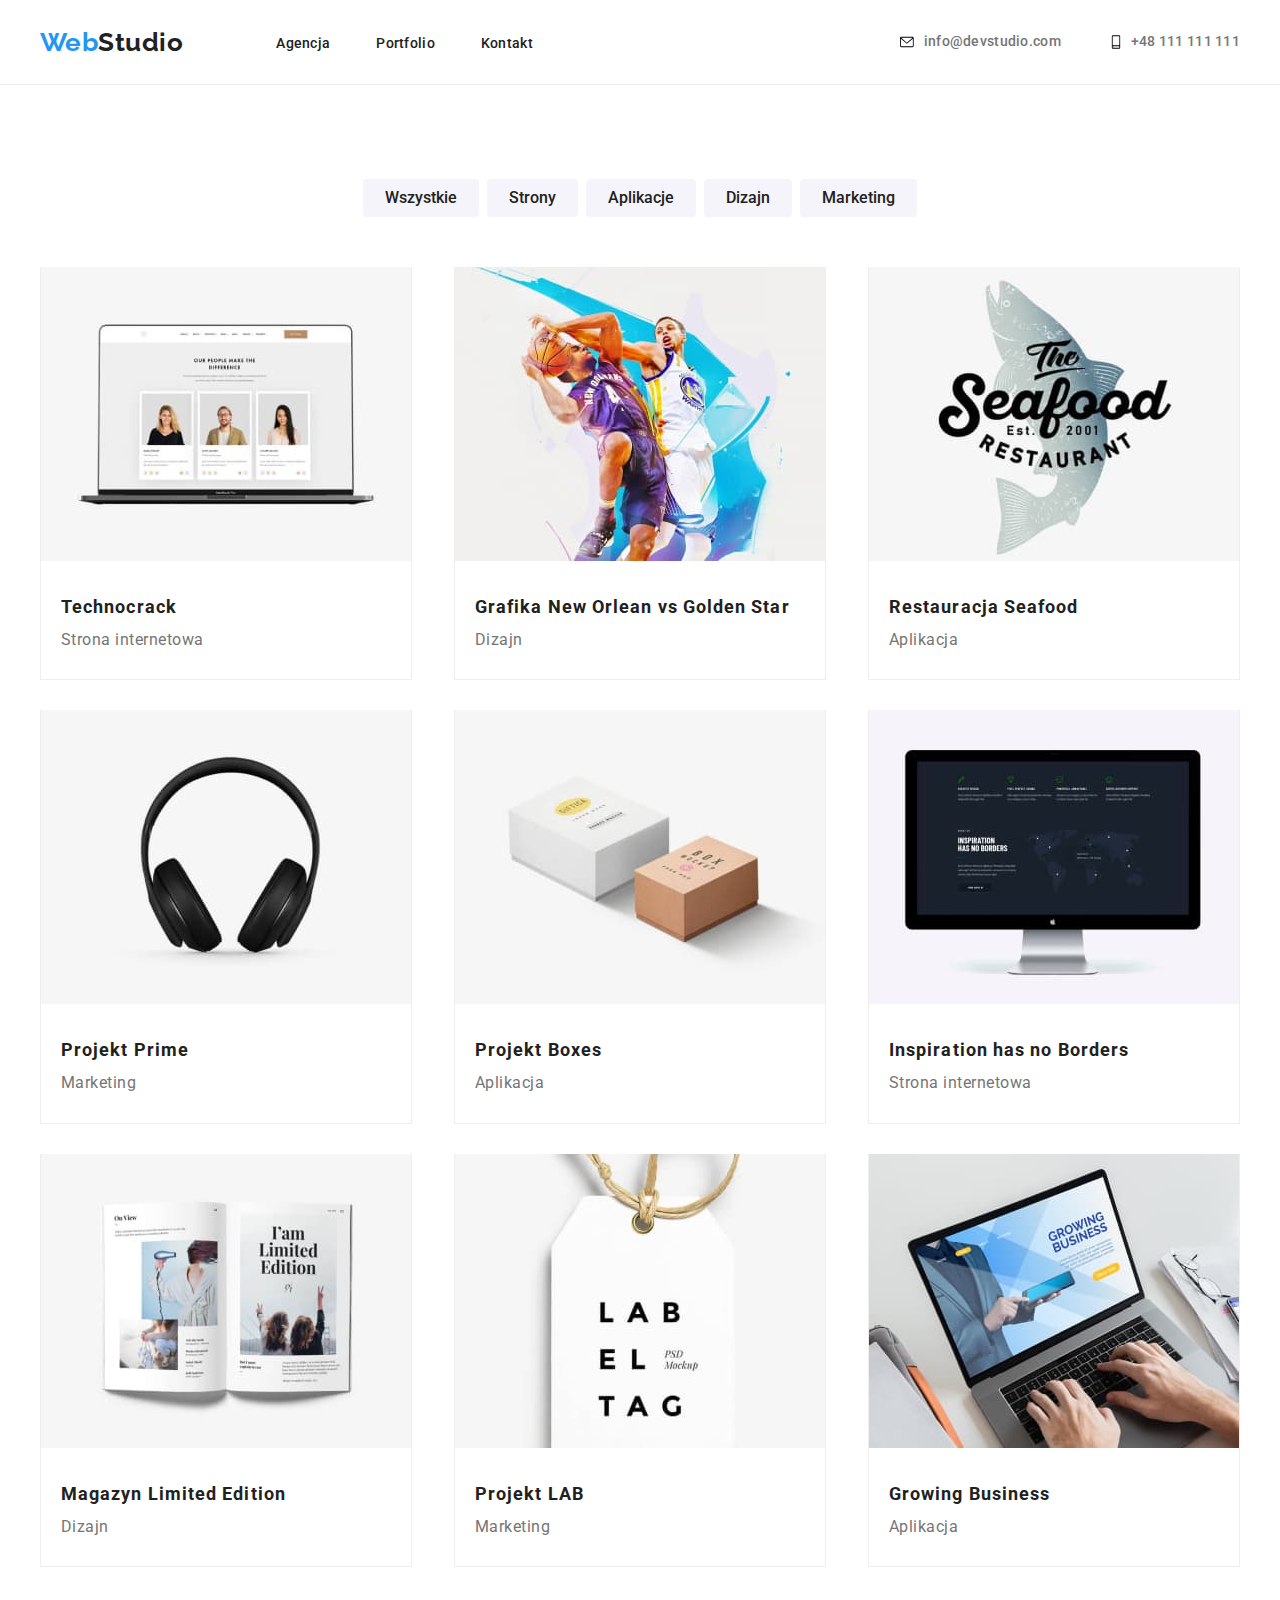
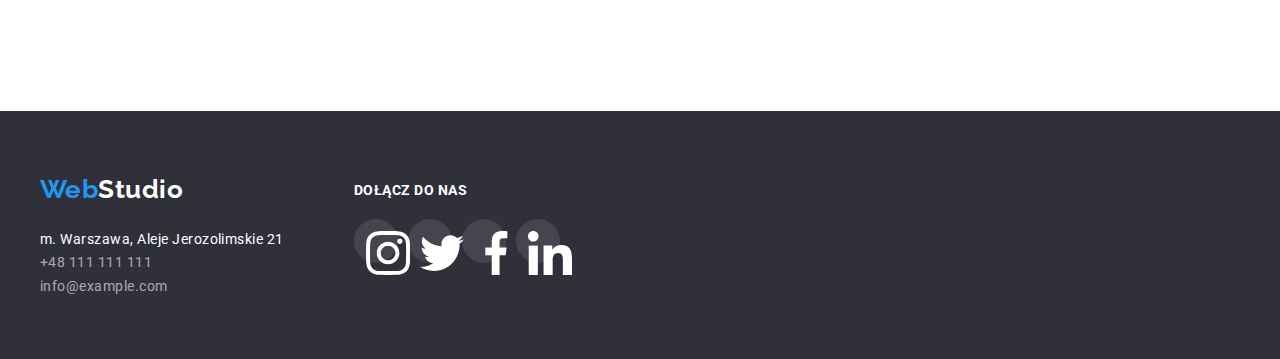
==== porfolio.html @ a220b78e "fist commit" ====
<!DOCTYPE html>
<html lang="en">
  <head>
    <meta charset="UTF-8" />
    <meta http-equiv="X-UA-Compatible" content="IE=edge" />
    <meta name="viewport" content="width=device-width, initial-scale=1.0" />
    <title>Portfolio</title>
    <link
      rel="stylesheet"
      href="https://cdnjs.cloudflare.com/ajax/libs/modern-normalize/1.1.0/modern-normalize.min.css"
      integrity="sha512-wpPYUAdjBVSE4KJnH1VR1HeZfpl1ub8YT/NKx4PuQ5NmX2tKuGu6U/JRp5y+Y8XG2tV+wKQpNHVUX03MfMFn9Q=="
      crossorigin="anonymous"
      referrerpolicy="no-referrer"
    />
    <link rel="preconnect" href="https://fonts.googleapis.com" />
    <link rel="preconnect" href="https://fonts.gstatic.com" crossorigin />
    <link
      href="https://fonts.googleapis.com/css2?family=Raleway:wght@700&family=Roboto:wght@400;500;700;900&display=swap"
      rel="stylesheet"
    />
    <link rel="stylesheet" href="./css/styles.css" />
  </head>
  <body>
    <header class="header">
      <div class="container container-header">
        <nav class="navigation">
          <a class="logo" href="./index.html">Web<span>Studio</span></a>
          <ul class="nav-menu">
            <li><a class="nav-menu-link" href="./index.html">Agencja</a></li>
            <li><a class="nav-menu-link" href="./porfolio.html">Portfolio</a></li>
            <li><a class="nav-menu-link" href="#">Kontakt</a></li>
          </ul>
        </nav>
        <ul class="header-contact">
          <li>
            <a href="mailto:info@devstudio.com"
              ><svg width="16px" height="12px">
                <use href="./images/icons.svg#icon-envelope"></use>
              </svg>
              info@devstudio.com</a
            >
          </li>
          <li>
            <a href="tel:+48111111111">
              <svg width="10px" height="16px">
                <use href="./images/icons.svg#icon-smartphone"></use>
              </svg>
              +48 111 111 111
            </a>
          </li>
        </ul>
      </div>
    </header>
    <main>
      <section class="section">
        <div class="container">
          <ul class="filter-list">
            <li><button class="filter-item" type="button">Wszystkie</button></li>
            <li><button class="filter-item" type="button">Strony</button></li>
            <li><button class="filter-item" type="button">Aplikacje</button></li>
            <li><button class="filter-item" type="button">Dizajn</button></li>
            <li><button class="filter-item" type="button">Marketing</button></li>
          </ul>
          <ul class="products-list container">
            <li class="product-item">
              <a>
                <figure>
                  <img
                    src="./images/laptop-technocrack.jpg"
                    alt="laptop technocrack website"
                    width="370"
                    height="294"
                  />
                  <figcaption class="product-name">
                    <h3>Technocrack</h3>
                    <p>Strona internetowa</p>
                  </figcaption>
                </figure>
              </a>
            </li>
            <li class="product-item">
              <a>
                <figure>
                  <img
                    src="./images/new-orlean-golden-star.jpg"
                    alt="two basketball player jumping"
                    width="370"
                    height="294"
                  />
                  <figcaption class="product-name">
                    <h3>Grafika New Orlean vs Golden Star</h3>
                    <p>Dizajn</p>
                  </figcaption>
                </figure>
              </a>
            </li>
            <li class="product-item">
              <a>
                <figure>
                  <img
                    src="./images/logo-seafood-restaurant.jpg"
                    alt="seafood restaurant logo"
                    width="370"
                    height="294"
                  />
                  <figcaption class="product-name">
                    <h3>Restauracja Seafood</h3>
                    <p>Aplikacja</p>
                  </figcaption>
                </figure>
              </a>
            </li>
            <li class="product-item">
              <a>
                <figure>
                  <img
                    src="./images/headphones-project-prime.jpg"
                    alt="headphones"
                    width="370"
                    height="294"
                  />
                  <figcaption class="product-name">
                    <h3>Projekt Prime</h3>
                    <p>Marketing</p>
                  </figcaption>
                </figure>
              </a>
            </li>
            <li class="product-item">
              <a>
                <figure>
                  <img src="./images/project-boxes.jpg" alt="two boxes" width="370" height="294" />
                  <figcaption class="product-name">
                    <h3>Projekt Boxes</h3>
                    <p>Aplikacja</p>
                  </figcaption>
                </figure>
              </a>
            </li>
            <li class="product-item">
              <a>
                <figure>
                  <img
                    src="./images/no-borders-monitor.jpg"
                    alt="dark screen monitor"
                    width="370"
                    height="294"
                  />
                  <figcaption class="product-name">
                    <h3>Inspiration has no Borders</h3>
                    <p>Strona internetowa</p>
                  </figcaption>
                </figure>
              </a>
            </li>
            <li class="product-item">
              <a>
                <figure>
                  <img
                    src="./images/magazine-limited-edition.jpg"
                    alt="magazine"
                    width="370"
                    height="294"
                  />
                  <figcaption class="product-name">
                    <h3>Magazyn Limited Edition</h3>
                    <p>Dizajn</p>
                  </figcaption>
                </figure>
              </a>
            </li>
            <li class="product-item">
              <a>
                <figure>
                  <img
                    src="./images/tag-project-lab.jpg"
                    alt="label tag"
                    width="370"
                    height="294"
                  />
                  <figcaption class="product-name">
                    <h3>Projekt LAB</h3>
                    <p>Marketing</p>
                  </figcaption>
                </figure>
              </a>
            </li>
            <li class="product-item">
              <a>
                <figure>
                  <img
                    src="./images/laptop-growing-business.jpg"
                    alt="writing on laptop's keyboard"
                    width="370"
                    height="294"
                  />
                  <figcaption class="product-name">
                    <h3>Growing Business</h3>
                    <p>Aplikacja</p>
                  </figcaption>
                </figure>
              </a>
            </li>
          </ul>
        </div>
      </section>
    </main>
    <footer class="footer">
      <div class="container footer-container">
        <div>
          <a class="logo" href="./index.html">Web<span>Studio</span></a>
          <address>
            <ul class="footer-contact">
              <li>m. Warszawa, Aleje Jerozolimskie 21</li>
              <li><a href="tel:+48111111111">+48 111 111 111</a></li>
              <li><a href="mailto:info@example.com">info@example.com</a></li>
            </ul>
          </address>
        </div>
        <div class="footer-social-links">
          <h3>Dołącz do nas</h3>
          <ul>
            <li>
              <a href="#">
                <svg width="44px" height="44px">
                  <use href="./images/icons.svg#icon-instagram-2"></use>
                </svg>
              </a>
            </li>
            <li>
              <a href="#">
                <svg width="44px" height="44px">
                  <use href="./images/icons.svg#icon-twitter-1"></use>
                </svg>
              </a>
            </li>
            <li>
              <a href="#">
                <svg width="44px" height="44px">
                  <use href="./images/icons.svg#icon-facebook-1"></use>
                </svg>
              </a>
            </li>
            <li>
              <a href="#">
                <svg width="44px" height="44px">
                  <use href="./images/icons.svg#icon-linkedin-1"></use>
                </svg>
              </a>
            </li>
          </ul>
        </div>
      </div>
    </footer>
  </body>
</html>
---- css/styles.css ----
:root {
  --font-primary: 'Roboto', sans-serif;
  --font-secondary: 'Raleway', sans-serif;
  --font-color-1: #212121;
  --font-color-2: #2196f3;
  --font-color-3: #757575;
  --font-color-4: #ffffff;
  --background-color-1: #ffffff;
  --background-color-2: #2f303a;
  --background-color-3: #f5f4fa;
  --button-background-color: #f5f4fa;
  --button-background-color-hover: #2196f3;
  --icon-color-1: #afb1b8;
  --icon-color-hover: #ffffff;
  --icon-background-color-hover: #2196f3;
}
* {
  margin: 0;
}
ul {
  list-style: none;
  padding: 0;
}
a {
  text-decoration: none;
  cursor: pointer;
}
button {
  cursor: pointer;
  border: none;
  border-radius: 4%;
}
body {
  font-family: var(--font-primary);
  /* color: var(--body-general-font-color); */
  font-size: 16px;
  letter-spacing: 0.03em;
}
h2 {
  font-weight: 700;
  font-size: 36px;
  line-height: 1.2;
  text-align: center;
  letter-spacing: 0.03em;
}
.container {
  max-width: 1200px;
  /* justify-content: space-between; */
  margin: 0 auto;
}
.section {
  padding: 94px 0;
}
.header {
  border-bottom: 1px solid #ececec;
}
.container-header {
  display: flex;
  align-items: center;
  justify-content: space-between;
  /* height: 80px; */
  padding: 24px 0;
}
.navigation {
  display: flex;
  /* align-items: center; */
}
.logo {
  font-family: var(--font-secondary);
  font-weight: 700;
  font-size: 26px;
  line-height: 1.2;
  color: var(--font-color-2);
}
.logo span {
  color: var(--font-color-1);
}
.nav-menu {
  display: flex;
  align-items: center;
  gap: 46px;
  margin-left: 93px;
}
.nav-menu-link {
  font-weight: 500;
  font-size: 14px;
  line-height: 1.14;
  letter-spacing: 0.02em;
  color: var(--font-color-1);
}
.nav-menu-link:hover,
.nav-menu-link:focus,
.header-contact a:hover,
.header-contact a:focus {
  color: var(--font-color-2);
  stroke: var(--font-color-2);
}
.header-contact {
  display: flex;
  /* justify-content: flex-end; */
  /* align-items: center; */
  gap: 50px;
  /* margin-left: 364px; */
}
.header-contact a {
  display: flex;
  align-items: center;
  gap: 10px;
  font-weight: 500;
  font-size: 14px;
  line-height: 1.14;
  letter-spacing: 0.02em;
  color: var(--font-color-3);
}
.filter-list {
  display: flex;
  justify-content: center;
  gap: 8px;
}
.filter-item {
  font-family: var(--font-primary);
  font-weight: 500;
  font-size: 16px;
  line-height: 1.6;
  color: var(--font-color-1);
  background-color: var(--button-background-color);
  border-radius: 4px;
  padding: 6px 22px;
}
.filter-item:hover,
.filter-item:focus {
  box-shadow: 0px 3px 1px rgba(0, 0, 0, 0.1), 0px 1px 2px rgba(0, 0, 0, 0.08),
    0px 2px 2px rgba(0, 0, 0, 0.12);
}
.filter-list button:hover,
.filter-list button:focus {
  color: var(--font-color-4);
  background-color: var(--button-background-color-hover);
}
.products-list {
  display: flex;
  justify-content: space-between;
  flex-wrap: wrap;
  gap: 30px;
  padding: 50px 0;
  flex-basis: calc((100% - 60px) / 3);
}
.product-item {
  border: 1px solid #eeeeee;
  border-top: none;
}
.product-item:hover,
.product-item:focus {
  box-shadow: 0px 1px 1px rgba(0, 0, 0, 0.12), 0px 4px 4px rgba(0, 0, 0, 0.06),
    1px 4px 6px rgba(0, 0, 0, 0.16);
}
.products-list li h3 {
  font-weight: 700;
  font-size: 18px;
  line-height: 2;
  letter-spacing: 0.06em;
  color: var(--font-color-1);
}
.products-list li p {
  line-height: 1.9;
  color: var(--font-color-3);
}
.product-name {
  padding: 24px 20px;
}
.footer {
  background-color: var(--background-color-2);
  color: var(--font-color-4);
  line-height: 1.7;
  padding: 60px 0;
}
.footer a span {
  color: var(--font-color-4);
}
.footer-contact {
  font-style: normal;
  font-size: 14px;
  padding-left: 0;
  margin-top: 20px;
}
.footer-contact li a {
  color: rgba(255, 255, 255, 0.6);
}
.logo {
  line-height: 1.4;
}
.main-section-container {
  padding: 200px 0;
  text-align: center;
}
.main-section {
  max-width: 1600px;
  margin: 0 auto;
  background-color: var(--background-color-2);
  background-image: linear-gradient(to bottom, rgba(47, 48, 58, 0.4), rgba(47, 48, 58, 0.4)),
    url(../images/people-working.jpg);
}
.main-section h1 {
  color: var(--font-color-4);
  font-weight: 900;
  font-size: 44px;
  line-height: 1.36;
  text-align: center;
  letter-spacing: 0.06em;
  text-transform: uppercase;
}
.main-button {
  font-size: 16px;
  background-color: var(--button-background-color-hover);
  font-weight: 700;
  line-height: 1.9;
  padding: 10px 41px;
  margin-top: 30px;
  /* display: flex; */
  /* align-items: center;
  text-align: center; */
  letter-spacing: 0.06em;
  color: var(--font-color-4);

  box-shadow: 0 4px 4px rgba(0, 0, 0, 0.15);
  border-radius: 4px;
}
.our-trumps ul {
  display: flex;
  justify-content: space-between;
  gap: 30px;
}
.our-trumps ul li h3 {
  font-weight: 700;
  font-size: 14px;
  line-height: 1.14;
  text-transform: uppercase;
  color: var(--font-color-1);
  margin-bottom: 10px;
}
.our-trumps ul li p {
  font-size: 14px;
  line-height: 1.71;
  color: var(--font-color-3);
}
.our-trumps-item {
  display: inline-flex;
  justify-content: center;
  align-items: center;
  width: 270px;
  height: 120px;
  background-color: var(--background-color-3);
  margin-bottom: 30px;
}
.what-we-do {
  padding-top: 0;
}
.what-we-do ul {
  display: flex;
  justify-content: space-between;
  /* gap: 30px; */
  padding-top: 50px;
  flex-basis: calc((100% - 60px) / 3);
}
.our-team-container {
  background-color: var(--background-color-3);
}
.our-team > ul {
  display: flex;
  justify-content: space-between;
  padding-top: 50px;
}
.our-team > ul li h3 {
  font-weight: 500;
  font-size: 16px;
  line-height: 1.18;
  text-align: center;
  color: var(--font-color-1);
  padding-top: 30px;
  padding-bottom: 10px;
}
.our-team > ul li p {
  line-height: 1.18;
  text-align: center;
  color: var(--font-color-3);
}
.our-team-item {
  background-color: var(--background-color-1);
  box-shadow: 0 1px 3px rgba(0, 0, 0, 0.12), 0 1px 1px rgba(0, 0, 0, 0.14),
    0 2px 1px rgba(0, 0, 0, 0.2);
  border-radius: 0 0 4px 4px;
  padding-bottom: 30px;
}
.our-team-social-links {
  display: flex;
  justify-content: space-between;
  padding: 0 32px;
  padding-top: 16px;
}
.our-team-social-links svg {
  fill: var(--icon-color-1);
  padding: 12px;
}
.our-team-social-links a {
  display: inline-block;
}
.our-team-social-links li,
.our-team-social-links a {
  max-width: 44px;
  max-height: 44px;
}
.our-team-social-links li:hover,
.our-team-social-links li:focus {
  background-color: var(--icon-background-color-hover);
  border-radius: 50px;
}
.our-team-social-links svg:hover,
.our-team-social-links svg:focus {
  stroke: var(--font-color-4);
  fill: var(--font-color-4);
}
.our-clients-list {
  display: flex;
  justify-content: space-between;
  margin-top: 50px;
  gap: 30px;
}
.our-clients-item {
  display: block;
  fill: var(--icon-color-1);
  border: 1px solid #afb1b8;
  border-radius: 4px;
  max-width: 170px;
  max-height: 92px;
  padding: 16px 32px;
}
.our-clients-item:hover,
.our-clients-item:hover {
  fill: var(--font-color-2);
  border-color: var(--font-color-2);
}
.footer-container {
  display: flex;
}
.footer-social-links h3 {
  font-weight: 700;
  font-size: 14px;
  line-height: 1.1;
  text-transform: uppercase;
  color: var(--font-color-4);
}
.footer-social-links {
  padding-left: 70px;
  padding-top: 12px;
}
.footer-social-links ul {
  display: flex;
  justify-content: space-between;
  gap: 10px;
  margin-top: 20px;
}
.footer-social-links li {
  max-width: 44px;
  max-height: 44px;
  background-color: rgba(255, 255, 255, 0.1);
  border-radius: 50px;
}
.footer-social-links li:hover,
.footer-social-links li:focus {
  background-color: var(--icon-background-color-hover);
}
.footer-social-links svg {
  fill: var(--icon-color-hover);
  padding: 12px;
}
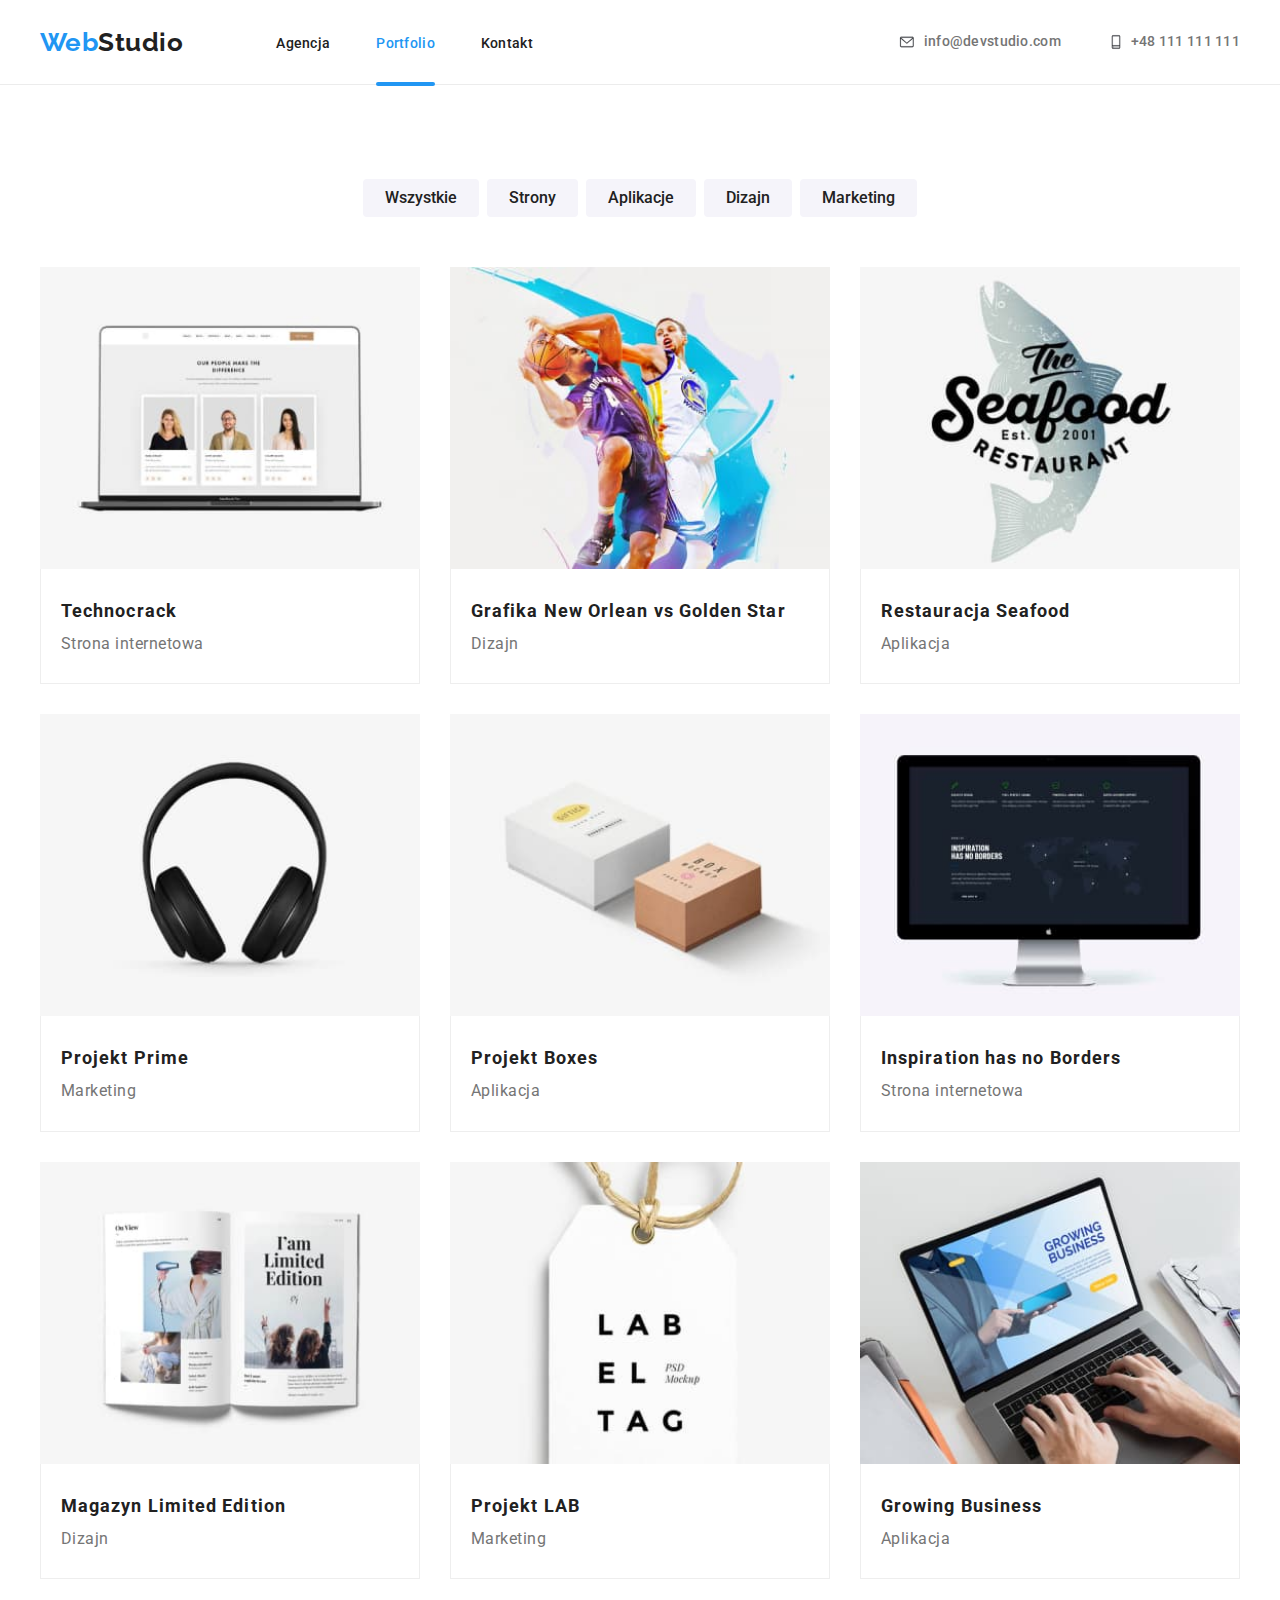
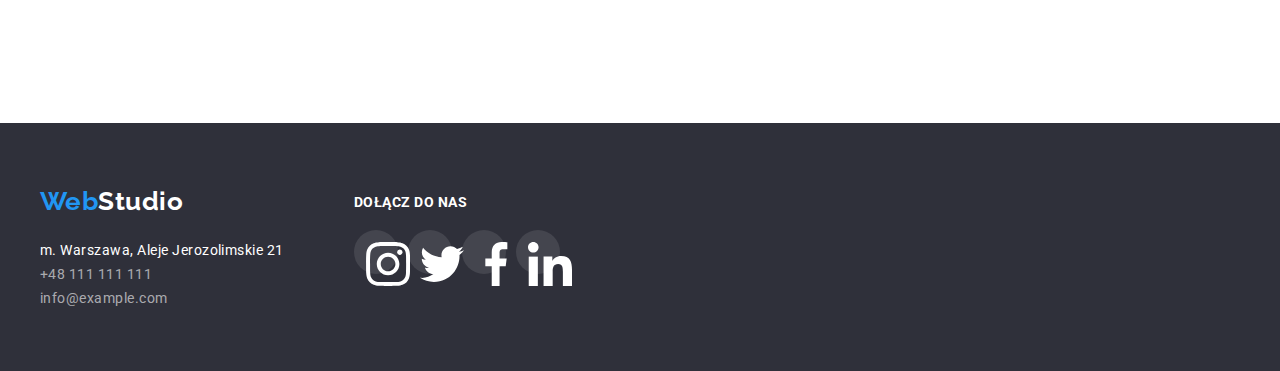
==== commit f0991019: "finished hw5" ====
--- a/porfolio.html
+++ b/porfolio.html
@@ -26,9 +26,21 @@
         <nav class="navigation">
           <a class="logo" href="./index.html">Web<span>Studio</span></a>
           <ul class="nav-menu">
-            <li><a class="nav-menu-link" href="./index.html">Agencja</a></li>
-            <li><a class="nav-menu-link" href="./porfolio.html">Portfolio</a></li>
-            <li><a class="nav-menu-link" href="#">Kontakt</a></li>
+            <li>
+              <div class="link-underline-hover">
+                <a class="nav-menu-link" href="./index.html">Agencja</a>
+              </div>
+            </li>
+            <li>
+              <div class="link-underline">
+                <a class="nav-menu-link" href="./porfolio.html"><span>Portfolio</span></a>
+              </div>
+            </li>
+            <li>
+              <div class="link-underline-hover">
+                <a class="nav-menu-link" href="#">Kontakt</a>
+              </div>
+            </li>
           </ul>
         </nav>
         <ul class="header-contact">
@@ -65,12 +77,19 @@
             <li class="product-item">
               <a>
                 <figure>
-                  <img
-                    src="./images/laptop-technocrack.jpg"
-                    alt="laptop technocrack website"
-                    width="370"
-                    height="294"
-                  />
+                  <div class="item-container">
+                    <img
+                      src="./images/laptop-technocrack.jpg"
+                      alt="laptop technocrack website"
+                      width="370"
+                      height="294"
+                    />
+                    <p>
+                      Technocrack jest popularną platformą wykorzystywaną do rozpowszechniania
+                      koronawirusa. Firmy wykorzystują tę platformę do celów szpiegowskich i ataków
+                      na niezabezpieczone serwery konkurencji
+                    </p>
+                  </div>
                   <figcaption class="product-name">
                     <h3>Technocrack</h3>
                     <p>Strona internetowa</p>
@@ -81,12 +100,19 @@
             <li class="product-item">
               <a>
                 <figure>
-                  <img
-                    src="./images/new-orlean-golden-star.jpg"
-                    alt="two basketball player jumping"
-                    width="370"
-                    height="294"
-                  />
+                  <div class="item-container">
+                    <img
+                      src="./images/new-orlean-golden-star.jpg"
+                      alt="two basketball player jumping"
+                      width="370"
+                      height="294"
+                    />
+                    <p>
+                      Technocrack jest popularną platformą wykorzystywaną do rozpowszechniania
+                      koronawirusa. Firmy wykorzystują tę platformę do celów szpiegowskich i ataków
+                      na niezabezpieczone serwery konkurencji
+                    </p>
+                  </div>
                   <figcaption class="product-name">
                     <h3>Grafika New Orlean vs Golden Star</h3>
                     <p>Dizajn</p>
@@ -97,12 +123,19 @@
             <li class="product-item">
               <a>
                 <figure>
-                  <img
-                    src="./images/logo-seafood-restaurant.jpg"
-                    alt="seafood restaurant logo"
-                    width="370"
-                    height="294"
-                  />
+                  <div class="item-container">
+                    <img
+                      src="./images/logo-seafood-restaurant.jpg"
+                      alt="seafood restaurant logo"
+                      width="370"
+                      height="294"
+                    />
+                    <p>
+                      Technocrack jest popularną platformą wykorzystywaną do rozpowszechniania
+                      koronawirusa. Firmy wykorzystują tę platformę do celów szpiegowskich i ataków
+                      na niezabezpieczone serwery konkurencji
+                    </p>
+                  </div>
                   <figcaption class="product-name">
                     <h3>Restauracja Seafood</h3>
                     <p>Aplikacja</p>
@@ -113,12 +146,19 @@
             <li class="product-item">
               <a>
                 <figure>
-                  <img
-                    src="./images/headphones-project-prime.jpg"
-                    alt="headphones"
-                    width="370"
-                    height="294"
-                  />
+                  <div class="item-container">
+                    <img
+                      src="./images/headphones-project-prime.jpg"
+                      alt="headphones"
+                      width="370"
+                      height="294"
+                    />
+                    <p>
+                      Technocrack jest popularną platformą wykorzystywaną do rozpowszechniania
+                      koronawirusa. Firmy wykorzystują tę platformę do celów szpiegowskich i ataków
+                      na niezabezpieczone serwery konkurencji
+                    </p>
+                  </div>
                   <figcaption class="product-name">
                     <h3>Projekt Prime</h3>
                     <p>Marketing</p>
@@ -129,7 +169,19 @@
             <li class="product-item">
               <a>
                 <figure>
-                  <img src="./images/project-boxes.jpg" alt="two boxes" width="370" height="294" />
+                  <div class="item-container">
+                    <img
+                      src="./images/project-boxes.jpg"
+                      alt="two boxes"
+                      width="370"
+                      height="294"
+                    />
+                    <p>
+                      Technocrack jest popularną platformą wykorzystywaną do rozpowszechniania
+                      koronawirusa. Firmy wykorzystują tę platformę do celów szpiegowskich i ataków
+                      na niezabezpieczone serwery konkurencji
+                    </p>
+                  </div>
                   <figcaption class="product-name">
                     <h3>Projekt Boxes</h3>
                     <p>Aplikacja</p>
@@ -140,12 +192,19 @@
             <li class="product-item">
               <a>
                 <figure>
-                  <img
-                    src="./images/no-borders-monitor.jpg"
-                    alt="dark screen monitor"
-                    width="370"
-                    height="294"
-                  />
+                  <div class="item-container">
+                    <img
+                      src="./images/no-borders-monitor.jpg"
+                      alt="dark screen monitor"
+                      width="370"
+                      height="294"
+                    />
+                    <p>
+                      Technocrack jest popularną platformą wykorzystywaną do rozpowszechniania
+                      koronawirusa. Firmy wykorzystują tę platformę do celów szpiegowskich i ataków
+                      na niezabezpieczone serwery konkurencji
+                    </p>
+                  </div>
                   <figcaption class="product-name">
                     <h3>Inspiration has no Borders</h3>
                     <p>Strona internetowa</p>
@@ -156,12 +215,19 @@
             <li class="product-item">
               <a>
                 <figure>
-                  <img
-                    src="./images/magazine-limited-edition.jpg"
-                    alt="magazine"
-                    width="370"
-                    height="294"
-                  />
+                  <div class="item-container">
+                    <img
+                      src="./images/magazine-limited-edition.jpg"
+                      alt="magazine"
+                      width="370"
+                      height="294"
+                    />
+                    <p>
+                      Technocrack jest popularną platformą wykorzystywaną do rozpowszechniania
+                      koronawirusa. Firmy wykorzystują tę platformę do celów szpiegowskich i ataków
+                      na niezabezpieczone serwery konkurencji
+                    </p>
+                  </div>
                   <figcaption class="product-name">
                     <h3>Magazyn Limited Edition</h3>
                     <p>Dizajn</p>
@@ -172,12 +238,19 @@
             <li class="product-item">
               <a>
                 <figure>
-                  <img
-                    src="./images/tag-project-lab.jpg"
-                    alt="label tag"
-                    width="370"
-                    height="294"
-                  />
+                  <div class="item-container">
+                    <img
+                      src="./images/tag-project-lab.jpg"
+                      alt="label tag"
+                      width="370"
+                      height="294"
+                    />
+                    <p>
+                      Technocrack jest popularną platformą wykorzystywaną do rozpowszechniania
+                      koronawirusa. Firmy wykorzystują tę platformę do celów szpiegowskich i ataków
+                      na niezabezpieczone serwery konkurencji
+                    </p>
+                  </div>
                   <figcaption class="product-name">
                     <h3>Projekt LAB</h3>
                     <p>Marketing</p>
@@ -188,12 +261,19 @@
             <li class="product-item">
               <a>
                 <figure>
-                  <img
-                    src="./images/laptop-growing-business.jpg"
-                    alt="writing on laptop's keyboard"
-                    width="370"
-                    height="294"
-                  />
+                  <div class="item-container">
+                    <img
+                      src="./images/laptop-growing-business.jpg"
+                      alt="writing on laptop's keyboard"
+                      width="370"
+                      height="294"
+                    />
+                    <p>
+                      Technocrack jest popularną platformą wykorzystywaną do rozpowszechniania
+                      koronawirusa. Firmy wykorzystują tę platformę do celów szpiegowskich i ataków
+                      na niezabezpieczone serwery konkurencji
+                    </p>
+                  </div>
                   <figcaption class="product-name">
                     <h3>Growing Business</h3>
                     <p>Aplikacja</p>
--- a/css/styles.css
+++ b/css/styles.css
@@ -81,12 +81,43 @@
   gap: 46px;
   margin-left: 93px;
 }
+.link-underline,
+.link-underline-hover {
+  position: relative;
+}
+.link-underline::after {
+  content: '';
+  position: absolute;
+  display: block;
+  width: 100%;
+  height: 4px;
+  background-color: var(--icon-background-color-hover);
+  border-radius: 2px;
+  margin-top: 30px;
+}
+.link-underline-hover:hover::after {
+  content: '';
+  position: absolute;
+  display: block;
+  width: 100%;
+  height: 4px;
+  background-color: var(--icon-background-color-hover);
+  border-radius: 2px;
+  margin-top: 30px;
+}
 .nav-menu-link {
   font-weight: 500;
   font-size: 14px;
   line-height: 1.14;
   letter-spacing: 0.02em;
   color: var(--font-color-1);
+
+  transition-property: color;
+  transition-duration: 250ms;
+  transition-timing-function: cubic-bezier(0.4, 0, 0.2, 1);
+}
+.nav-menu-link > span {
+  color: var(--font-color-2);
 }
 .nav-menu-link:hover,
 .nav-menu-link:focus,
@@ -111,6 +142,11 @@
   line-height: 1.14;
   letter-spacing: 0.02em;
   color: var(--font-color-3);
+  stroke: var(--icon-color-1);
+
+  transition-property: color, stroke;
+  transition-duration: 250ms;
+  transition-timing-function: cubic-bezier(0.4, 0, 0.2, 1);
 }
 .filter-list {
   display: flex;
@@ -126,6 +162,11 @@
   background-color: var(--button-background-color);
   border-radius: 4px;
   padding: 6px 22px;
+  box-shadow: transparent;
+
+  transition-property: color, background, box-shadow;
+  transition-duration: 250ms;
+  transition-timing-function: cubic-bezier(0.4, 0, 0.2, 1);
 }
 .filter-item:hover,
 .filter-item:focus {
@@ -143,30 +184,73 @@
   flex-wrap: wrap;
   gap: 30px;
   padding: 50px 0;
+}
+.product-item {
+  /* border: 1px solid #eeeeee;
+  border-top: none; */
   flex-basis: calc((100% - 60px) / 3);
-}
-.product-item {
-  border: 1px solid #eeeeee;
-  border-top: none;
+  box-shadow: transparent;
+
+  transition-property: box-shadow;
+  transition-duration: 250ms;
+  transition-timing-function: cubic-bezier(0.4, 0, 0.2, 1);
 }
 .product-item:hover,
 .product-item:focus {
   box-shadow: 0px 1px 1px rgba(0, 0, 0, 0.12), 0px 4px 4px rgba(0, 0, 0, 0.06),
     1px 4px 6px rgba(0, 0, 0, 0.16);
 }
-.products-list li h3 {
+.product-name > h3 {
   font-weight: 700;
   font-size: 18px;
   line-height: 2;
   letter-spacing: 0.06em;
   color: var(--font-color-1);
 }
-.products-list li p {
+.product-name > p {
   line-height: 1.9;
   color: var(--font-color-3);
 }
 .product-name {
   padding: 24px 20px;
+  border: 1px solid #eeeeee;
+  border-top: none;
+}
+.item-container {
+  position: relative;
+  overflow: hidden;
+}
+.item-container > img {
+  display: block;
+  width: 100%;
+  height: 100%;
+  object-fit: cover;
+}
+.item-container > p {
+  font-size: 18px;
+  line-height: 1.56;
+  color: var(--font-color-4);
+  background-color: rgba(33, 150, 243, 0.9);
+
+  position: absolute;
+  left: 0;
+  right: 0;
+  top: 0;
+  bottom: 0;
+  margin: 0;
+  padding-top: 49px;
+  padding-bottom: 49px;
+  padding-left: 24px;
+  padding-right: 45px;
+
+  transform: translatey(101%);
+
+  transition-property: transform;
+  transition-duration: 250ms;
+  transition-timing-function: cubic-bezier(0.4, 0, 0.2, 1);
+}
+.product-item:hover .item-container > p {
+  transform: translate(0);
 }
 .footer {
   background-color: var(--background-color-2);
@@ -224,6 +308,61 @@
 
   box-shadow: 0 4px 4px rgba(0, 0, 0, 0.15);
   border-radius: 4px;
+}
+.backdrop {
+  position: fixed;
+  z-index: 3;
+  left: 0;
+  right: 0;
+  top: 0;
+  bottom: 0;
+  background-color: rgba(0, 0, 0, 0.2);
+
+  transition-property: visibility, opacity;
+  transition-duration: 250ms;
+  transition-timing-function: cubic-bezier(0.4, 0, 0.2, 1);
+}
+.modal {
+  position: absolute;
+  left: 50%;
+  top: 50%;
+  display: flex;
+  justify-content: end;
+  transform: translate(-50%, -50%) scale(1);
+
+  width: 528px;
+  height: 581px;
+  padding: 8px;
+  background-color: var(--background-color-1);
+  box-shadow: 0px 1px 3px rgba(0, 0, 0, 0.12), 0px 1px 1px rgba(0, 0, 0, 0.14),
+    0px 2px 1px rgba(0, 0, 0, 0.2);
+  border-radius: 4px;
+
+  transition-property: transform;
+  transition-duration: 250ms;
+  transition-timing-function: cubic-bezier(0.4, 0, 0.2, 1);
+}
+.modal > button {
+  width: 30px;
+  height: 30px;
+  display: flex;
+  justify-content: center;
+  align-items: center;
+  background-color: var(--background-color-1);
+  border: 1px solid rgba(0, 0, 0, 0.1);
+  border-radius: 50%;
+}
+.modal > button > svg {
+  stroke: var(--font-color-1);
+  fill: var(--font-color-1);
+}
+.is-hidden {
+  visibility: hidden;
+  opacity: 0;
+  pointer-events: none;
+}
+.is-hidden .modal {
+  transform: translate(-50%, -50%) scale(0);
 }
 .our-trumps ul {
   display: flex;
@@ -262,6 +401,32 @@
   padding-top: 50px;
   flex-basis: calc((100% - 60px) / 3);
 }
+.what-we-do > div > ul > li,
+.what-we-do-list-item {
+  width: 370px;
+  height: 294px;
+}
+.what-we-do-list-item {
+  position: relative;
+}
+.what-we-do-item-name {
+  position: absolute;
+  content: '';
+  z-index: 2;
+  width: 100%;
+  height: 70px;
+  background-color: rgba(47, 48, 58, 0.8);
+  bottom: 0;
+  display: flex;
+  justify-content: center;
+  align-items: center;
+
+  font-weight: 700;
+  font-size: 14px;
+  line-height: 1.14px;
+  text-transform: uppercase;
+  color: var(--font-color-4);
+}
 .our-team-container {
   background-color: var(--background-color-3);
 }
@@ -299,7 +464,11 @@
 }
 .our-team-social-links svg {
   fill: var(--icon-color-1);
+  stroke: var(--icon-color-1);
   padding: 12px;
+  transition-property: stroke, fill;
+  transition-duration: 250ms;
+  transition-timing-function: cubic-bezier(0.4, 0, 0.2, 1);
 }
 .our-team-social-links a {
   display: inline-block;
@@ -308,11 +477,16 @@
 .our-team-social-links a {
   max-width: 44px;
   max-height: 44px;
+  background-color: inherit;
+  border-radius: 50px;
+
+  transition-property: background;
+  transition-duration: 250ms;
+  transition-timing-function: cubic-bezier(0.4, 0, 0.2, 1);
 }
 .our-team-social-links li:hover,
 .our-team-social-links li:focus {
   background-color: var(--icon-background-color-hover);
-  border-radius: 50px;
 }
 .our-team-social-links svg:hover,
 .our-team-social-links svg:focus {
@@ -329,10 +503,15 @@
   display: block;
   fill: var(--icon-color-1);
   border: 1px solid #afb1b8;
+  border-color: transparent;
   border-radius: 4px;
   max-width: 170px;
   max-height: 92px;
   padding: 16px 32px;
+
+  transition-property: fill, border;
+  transition-duration: 250ms;
+  transition-timing-function: cubic-bezier(0.4, 0, 0.2, 1);
 }
 .our-clients-item:hover,
 .our-clients-item:hover {
@@ -364,6 +543,10 @@
   max-height: 44px;
   background-color: rgba(255, 255, 255, 0.1);
   border-radius: 50px;
+
+  transition-property: background;
+  transition-duration: 250ms;
+  transition-timing-function: cubic-bezier(0.4, 0, 0.2, 1);
 }
 .footer-social-links li:hover,
 .footer-social-links li:focus {
